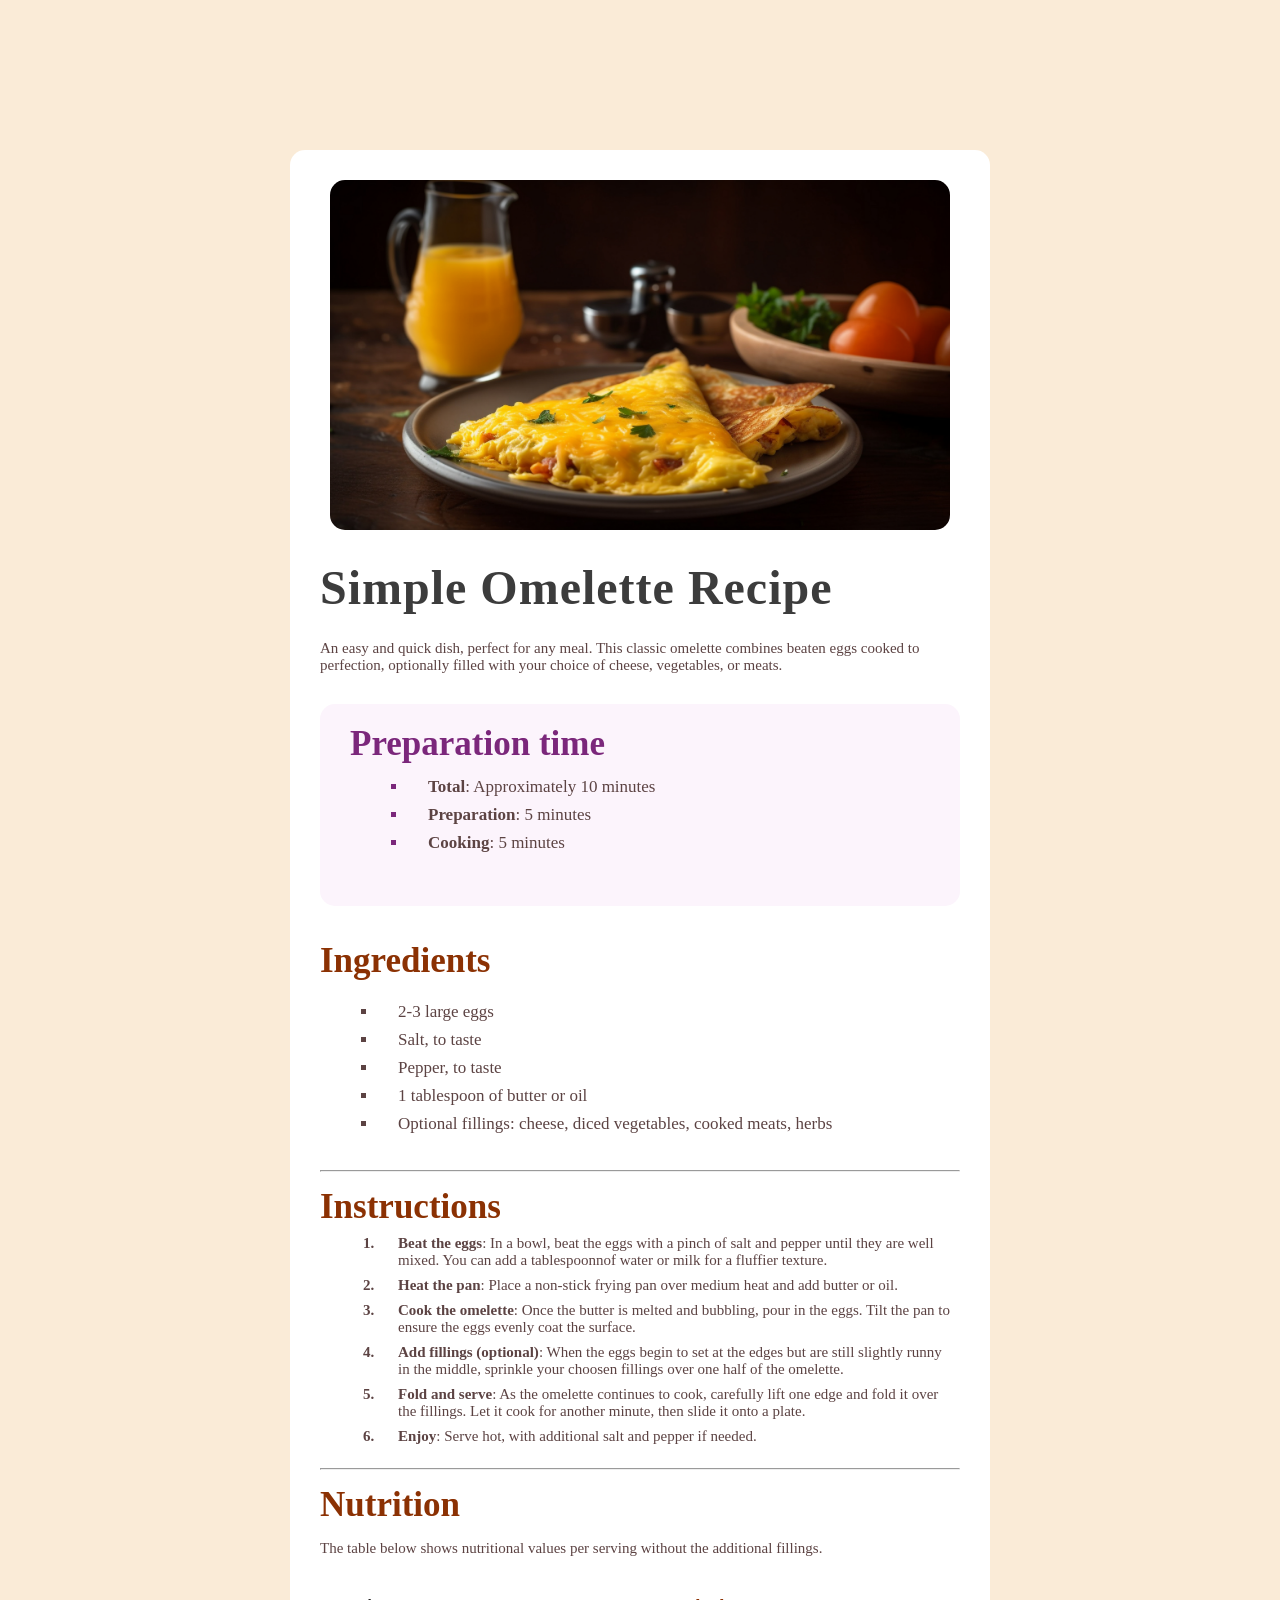
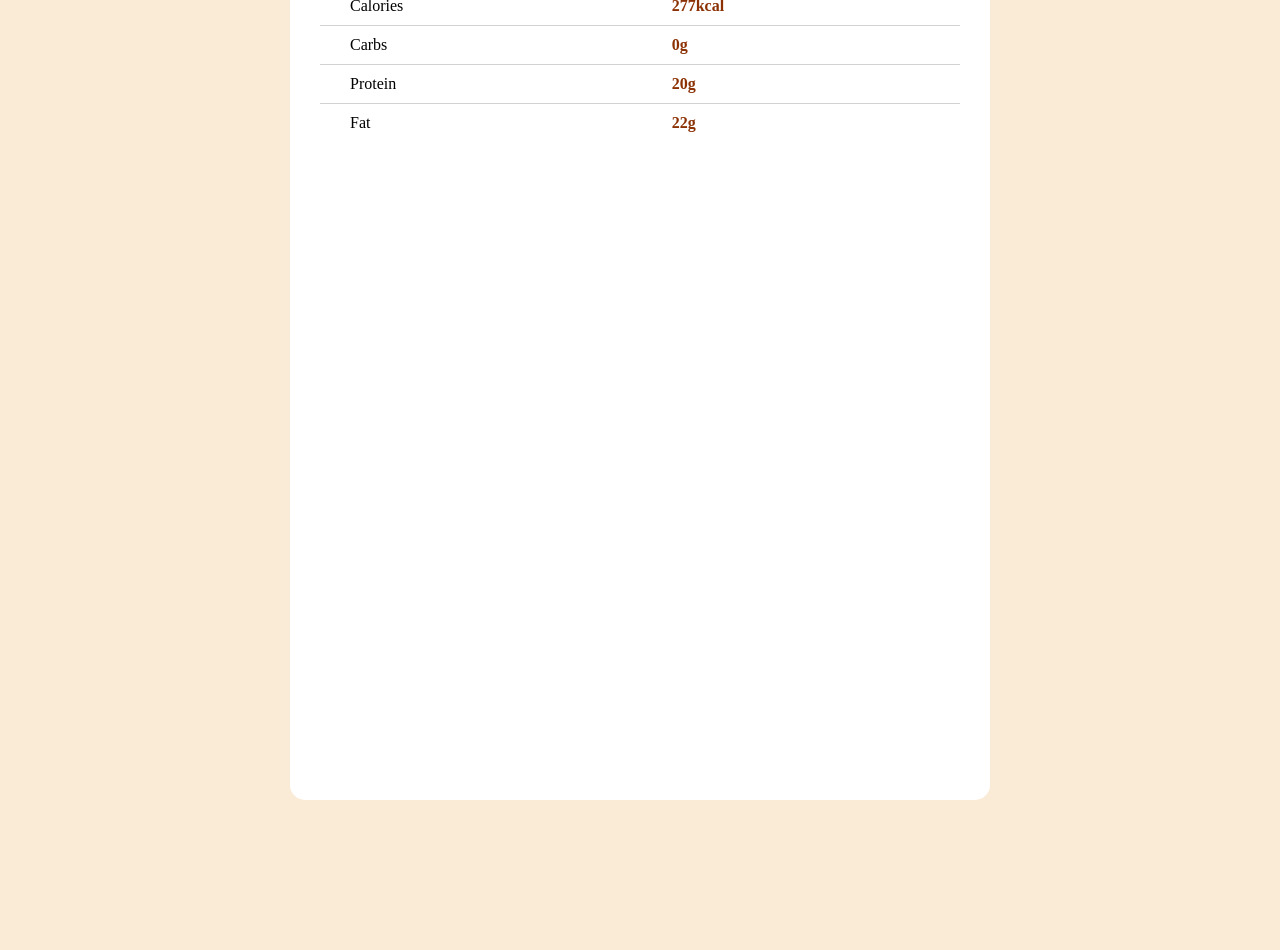
==== Omelette/index.html @ 0e80a695 "Made a few corrections to my Portfoilio folder per my tutors correction, also added a new omelette f" ====
<!DOCTYPE html>
<html lang="en">
<head>
    <meta charset="UTF-8">
    <meta name="viewport" content="width=device-width, initial-scale=1.0">
    <title>Simple Omelette Recipe</title>
    <link rel="stylesheet" href="styles.css">
</head>
<body>
    <div class="generalContainer">
        <div class="omeletteImgContainer">
            <img src="omelette.jpg" alt="An Omelette">
        </div>
        <h1 class="recipeTitle">Simple Omelette Recipe</h1>
        <p class="recipeTxt">An easy and quick dish, perfect for any meal. This classic omelette combines beaten eggs
        cooked to perfection, optionally filled with your choice of cheese, vegetables, or meats.</p>
        <div class="prepTimeContainer">
            <h2 class="prepTimeTitle">Preparation time</h2>
            <ul class="timinglist">
                <li><strong>Total</strong>: Approximately 10 minutes</li>
                <li><strong>Preparation</strong>: 5 minutes</li>
                <li><strong>Cooking</strong>: 5 minutes</li>
            </ul>
        </div>
        <h2 class="ingredients">Ingredients</h2>
        <ul class="recipeList">
            <li>2-3 large eggs</li>
            <li>Salt, to taste</li>
            <li>Pepper, to taste</li>
            <li>1 tablespoon of butter or oil</li>
            <li>Optional fillings: cheese, diced vegetables, cooked meats, herbs</li>
        </ul>

        <hr>

        <h2 class="instructions">Instructions</h2>
        <ol class="actualRecipe">
            <li> <strong>Beat the eggs</strong>: In a bowl, beat the eggs with a pinch of salt and pepper until they are
            well mixed. You can add a tablespoonnof water or milk for a fluffier texture.</li>
            <li><strong>Heat the pan</strong>: Place a non-stick frying pan over medium heat and add butter or oil.</li>
            <li><strong>Cook the omelette</strong>: Once the butter is melted and bubbling, pour in the eggs. Tilt the
            pan to ensure the eggs evenly coat the surface.</li>
            <li><strong>Add fillings (optional)</strong>: When the eggs begin to set at the edges but are still slightly
            runny in the middle, sprinkle your choosen fillings over one half of the omelette.</li>
            <li><strong>Fold and serve</strong>: As the omelette continues to cook, carefully lift one edge and fold it
            over the fillings. Let it cook for another minute, then slide it onto a plate.</li>
            <li><strong>Enjoy</strong>: Serve hot, with additional salt and pepper if needed.</li>
        </ol>

        <hr>

        <h2 class="nutrition">Nutrition</h2>
        <p class="nutritionTxt">The table below shows nutritional values per serving without the additional fillings.</p>

        <table>
            <tr>
                <td>Calories</td>
                <td class="value">277kcal</td>
            </tr>
            <tr>
                <td>Carbs</td>
                <td class="value">0g</td>
            </tr>
            <tr>
                <td>Protein</td>
                <td class="value">20g</td>
            </tr>
            <tr>
                <td>Fat</td>
                <td class="value">22g</td>
            </tr>
        </table>
    </div>
</body>
</html>
---- Omelette/styles.css ----
*{
    margin: 0;
    padding: 0;
    box-sizing: border-box;
}

body{
    background-color: antiquewhite;

    display: grid;
    place-items: center;
}

.generalContainer{
    height: 200vh;
    width: 700px;
    border-radius: 15px;
    background-color: white;
    padding: 30px;
    margin-top: 150px;
    margin-bottom: 150px;
    display: flex;
    flex-direction: column;
    align-items: left;
}

.omeletteImgContainer{
    display: flex;
    justify-content: center;
    border-radius: 15px;
    margin-bottom: 30px;
    overflow: hidden;
    width: 620px;
    margin: 0 auto 30px;
}

.omeletteImgContainer img{
    height: 350px;
    width: 100%;
    object-fit: cover;
    
}

.recipeTitle{
    margin-bottom: 25px;
    color: rgb(60, 60, 60);
    font-family: lora;
    letter-spacing: 1px;
    font-size: 3rem;
    font-weight: medium;
}

p{
    font-size: 15px;
    margin-bottom: 30px;
    color: rgb(92, 67, 67);
}

.prepTimeContainer{
    min-height: 200px;
    width: 640px;
    background-color: rgb(252, 244, 252);

    border-radius: 15px;
    padding-top: 20px;
    padding-left: 30px;
    padding-bottom: 40px; 
    margin-bottom: 35px; 
}

.prepTimeTitle{
    margin-bottom: 10px;
    color: rgb(123, 39, 123);
}

.recipeList, .timinglist{
    margin: 13px;
    margin-left: 50px;
    color: rgb(92, 67, 67);
    font-size: 17px;
    list-style-type: square;
}

li{
    margin: 8px;
}

.timinglist li::marker{
    color: rgb(123, 39, 123);
}

h2{
    font-family: lora;
    color: rgb(92, 67, 67);
    font-size: 35px;
}

.timingList li::marker{
    color: rgb(92, 67, 67);
}

hr{
    margin-top: 15px;
    margin-bottom: 15px;
}

.instructions, .ingredients, .nutrition{
    color: #8B3103;
}

.actualRecipe{
    margin-left: 50px;
    color: rgb(92, 67, 67);
    font-size: 15px;
}

.actualRecipe li::marker {
    font-weight: 900;
}

.nutrition{
    margin-bottom: 15px;
}

table{
    border-collapse: collapse;
    width: 100%;
}

table tr{
    border-bottom: 1px solid rgb(211, 210, 210);
}

table td{
    padding: 10px 0;
    padding-left: 30px;
}

table tr:last-child {
    border-bottom: none;
}

.value{
    color: #8B3103;
    font-weight: 900;
}

ul li{
    padding-left: 20px;
}

ol li{
    padding-left: 20px;
}

@media screen and (max-width: 600px) {
    .generalContainer{
    height: 300vh;
    }
}

@media screen and (min-width: 600px) {
    .generalContainer{
    height: 250vh;
    }
}
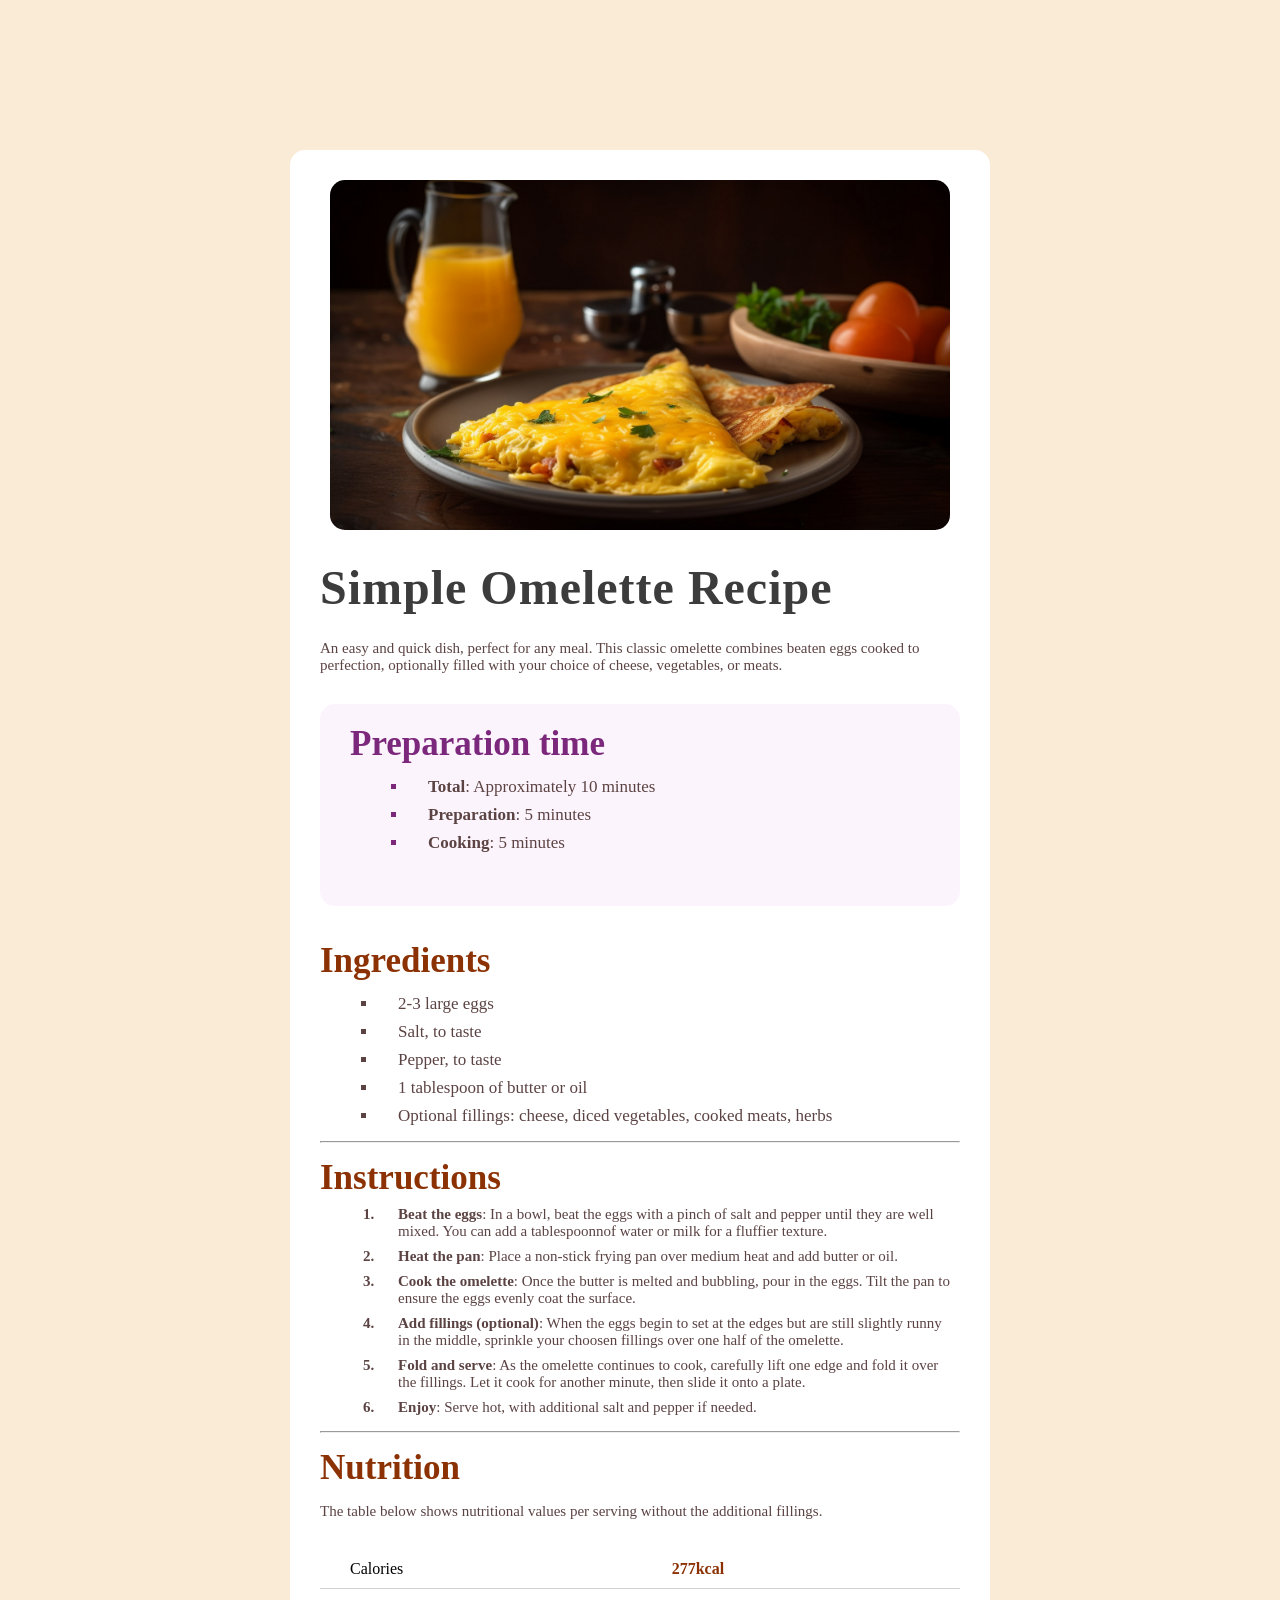
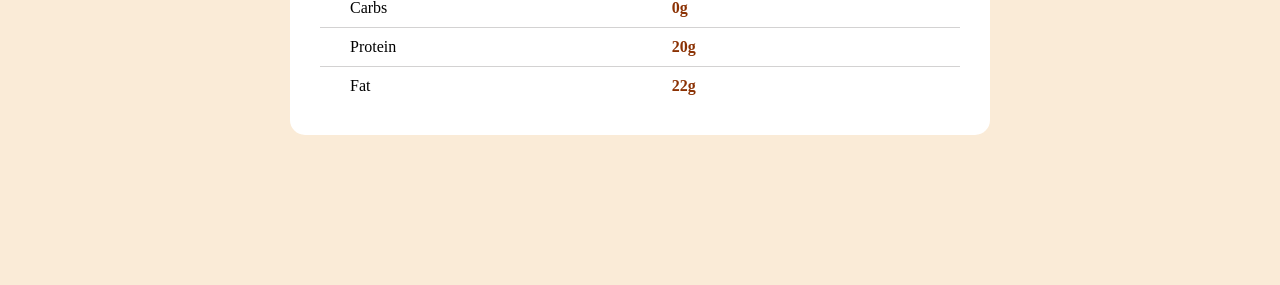
==== commit 1b3e5604: "Lots of updates, mostly assignments" ====
--- a/Omelette/index.html
+++ b/Omelette/index.html
@@ -11,6 +11,7 @@
         <div class="omeletteImgContainer">
             <img src="omelette.jpg" alt="An Omelette">
         </div>
+        <div class="otherDiv">
         <h1 class="recipeTitle">Simple Omelette Recipe</h1>
         <p class="recipeTxt">An easy and quick dish, perfect for any meal. This classic omelette combines beaten eggs
         cooked to perfection, optionally filled with your choice of cheese, vegetables, or meats.</p>
@@ -70,6 +71,7 @@
                 <td class="value">22g</td>
             </tr>
         </table>
+        </div>
     </div>
 </body>
 </html>
--- a/Omelette/styles.css
+++ b/Omelette/styles.css
@@ -12,7 +12,7 @@
 }
 
 .generalContainer{
-    height: 200vh;
+    /* height: 200vh; */
     width: 700px;
     border-radius: 15px;
     background-color: white;
@@ -153,14 +153,25 @@
     padding-left: 20px;
 }
 
-@media screen and (max-width: 600px) {
+ @media screen and (max-width: 600px) {
     .generalContainer{
-    height: 300vh;
+    /* height: 300vh; */
+    margin: 0;
+    padding: 0px;
+    }
+
+    .omeletteImgContainer{
+        border-radius: 0;
+        width: 100%;
+        margin: 0;
+    }
+    .otherDiv{
+        padding: 30px;
     }
 }
 
-@media screen and (min-width: 600px) {
+/* @media screen and (min-width: 600px) {
     .generalContainer{
     height: 250vh;
     }
-}
+} */ 
